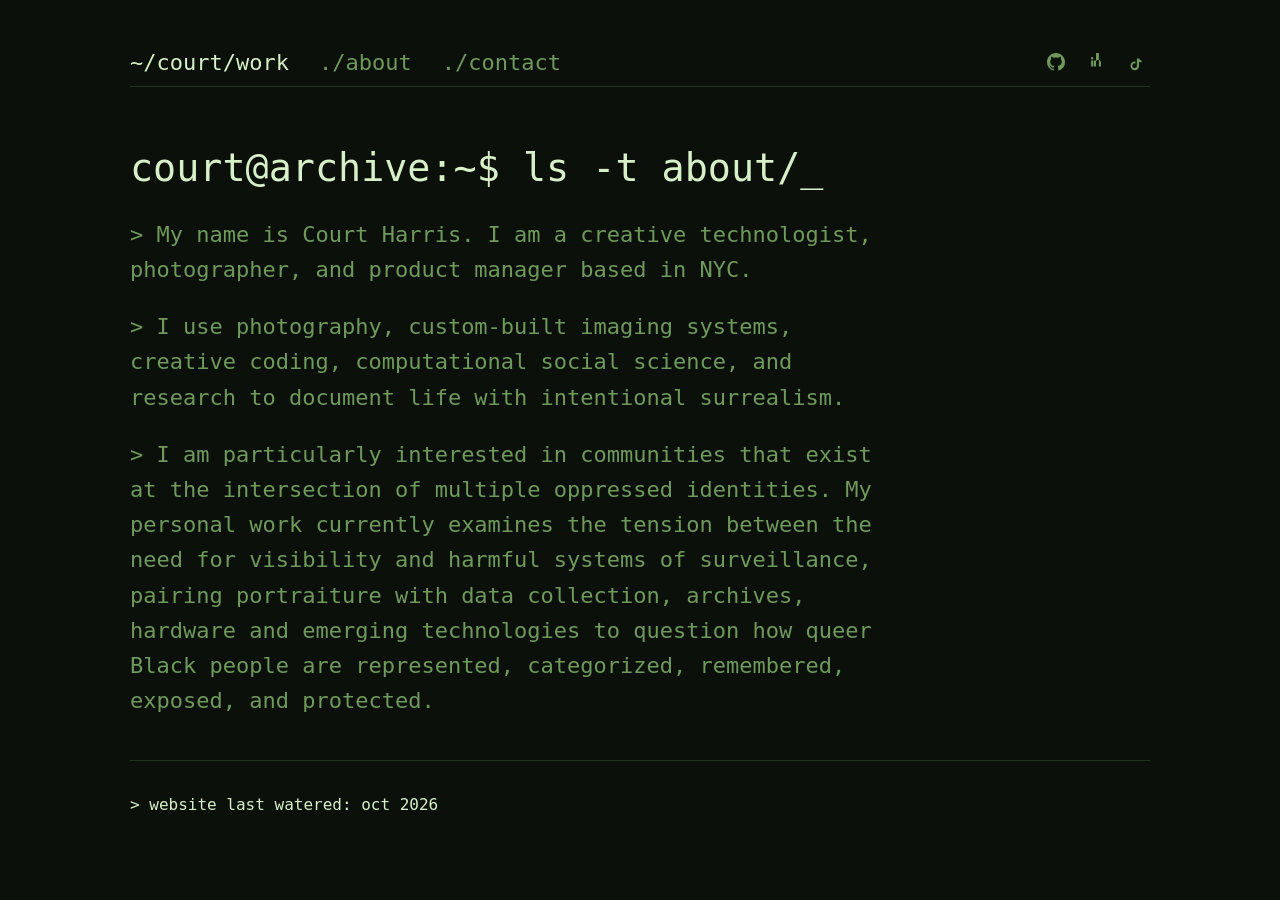
==== about.html @ 23672009 "Initial portfolio site for GitHub Pages" ====
<!doctype html>
<html lang="en">
<head>
<meta charset="utf-8">
<meta name="viewport" content="width=device-width, initial-scale=1">
<title>~/court harris / about</title>
<link rel="stylesheet" href="styles.css">
<style>
  main { margin-top: 56px; }
  .panel {
    max-width: 760px; color: var(--dim); font-size: 22px; line-height: 1.6;
  }
  .panel p { margin: 0 0 1em; }
  @media (max-width: 860px) {
    .panel { font-size: 18px; }
  }
</style>
</head>
<body>
<div class="wrap">
  <nav>
    <div class="links">
      <a href="index.html" class="home">~/court/work</a>
      <a href="about.html">./about</a>
      <a href="contact.html">./contact</a>
    </div>
    <div class="socials" aria-label="Social media links">
      <a href="https://github.com/courtschives" target="_blank" rel="noopener noreferrer" aria-label="GitHub">
        <svg viewBox="0 0 24 24" aria-hidden="true"><path d="M12 0C5.37 0 0 5.37 0 12a12 12 0 0 0 8.2 11.43c.6.11.82-.26.82-.58v-2.03c-3.34.73-4.04-1.6-4.04-1.6-.55-1.4-1.34-1.77-1.34-1.77-1.09-.75.08-.74.08-.74 1.2.09 1.84 1.24 1.84 1.24 1.08 1.85 2.82 1.32 3.5 1 .11-.78.42-1.32.76-1.62-2.66-.3-5.47-1.33-5.47-5.92 0-1.31.47-2.38 1.23-3.22-.12-.3-.53-1.53.12-3.17 0 0 1-.32 3.3 1.23a11.4 11.4 0 0 1 6 0c2.3-1.55 3.3-1.23 3.3-1.23.66 1.64.25 2.87.12 3.17.77.84 1.23 1.9 1.23 3.22 0 4.6-2.82 5.61-5.5 5.9.43.37.81 1.1.81 2.22v3.29c0 .32.22.7.83.58A12 12 0 0 0 24 12C24 5.37 18.63 0 12 0Z"/></svg>
      </a>
      <a href="https://www.linkedin.com/in/courtneyjharris/" target="_blank" rel="noopener noreferrer" aria-label="LinkedIn">
        <svg viewBox="0 0 24 24" aria-hidden="true"><path d="M6.94 8.56A1.56 1.56 0 1 1 6.94 5.44a1.56 1.56 0 0 1 0 3.12ZM5.5 9.84h2.8v8.16H5.5V9.84Zm4.36 0h2.68v1.12h.04c.38-.73 1.3-1.5 2.68-1.5 2.86 0 3.39 1.88 3.39 4.31V18h-2.8v-16.09c0-1.28-.03-2.92-1.78-2.92-1.79 0-2.06 1.39-2.06 2.83V18h-2.8V9.84Z"/></svg>
      </a>
      <a href="https://www.tiktok.com/" target="_blank" rel="noopener noreferrer" aria-label="TikTok">
        <svg viewBox="0 0 24 24" aria-hidden="true"><path d="M16.1 7.24c.56 1.4 1.75 2.42 3.2 2.83v2.57a6.19 6.19 0 0 1-3.2-1.1v5.59a5.73 5.73 0 1 1-5.73-5.73c.31 0 .62.03.92.09v2.67a3.02 3.02 0 1 0 1.9 2.79V7.24h2.91Z"/></svg>
      </a>
    </div>
  </nav>

  <main>
    <h1 class="terminal">court@archive:~$ ls -t about/<span class="cursor">_</span></h1>
    <div class="panel">
      <p>&gt; My name is Court Harris. I am a creative technologist, photographer, and product manager based in NYC.</p>
      <p>&gt; I use photography, custom-built imaging systems, creative coding, computational social science, and research to document life with intentional surrealism.</p>
      <p>&gt; 
        I am particularly interested in communities that exist at the intersection of multiple oppressed identities. 
        My personal work currently examines the tension between the need for visibility and harmful systems of surveillance, pairing portraiture with data collection, archives, hardware and emerging technologies to question how queer Black people are represented, categorized, remembered, exposed, and protected.
      </p>
    </div>
  </main>
  <footer class="site-footer">
    <p>&gt; website last watered: <span data-last-watered></span></p>
  </footer>
</div>
<script src="site.js"></script>
</body>
</html>
---- styles.css ----
:root {
  --bg: #0b100b;
  --fg: #d8f0c8;
  --dim: #6f9a5c;
  --line: #22341f;
  --line-soft: #1b281a;
  --card: #d8d2c0;
}

* { box-sizing: border-box; }

html, body {
  margin: 0;
  background: var(--bg);
  color: var(--fg);
}

body {
  font-family: "DejaVu Sans Mono", "Menlo", "Consolas", monospace;
  padding: 0 16px;
}

a {
  color: inherit;
  text-decoration: none;
}

.wrap {
  max-width: 1020px;
  margin: 0 auto;
  padding-top: 48px;
}

nav {
  display: flex;
  align-items: center;
  justify-content: space-between;
  padding-bottom: 10px;
  border-bottom: 1px solid var(--line);
  font-size: 22px;
}

nav .links {
  display: flex;
  gap: 30px;
  flex-wrap: wrap;
}

nav .links a {
  color: var(--dim);
}

nav .links a.home {
  color: var(--fg);
}

nav .links a:hover {
  color: var(--fg);
}

.socials {
  display: flex;
  align-items: center;
  gap: 12px;
  margin-left: 18px;
}

.socials a {
  display: inline-flex;
  align-items: center;
  justify-content: center;
  width: 28px;
  height: 28px;
  color: var(--dim);
  transition: color .2s ease, transform .2s ease;
}

.socials a:hover {
  color: var(--fg);
  transform: translateY(-1px);
}

.socials svg {
  width: 18px;
  height: 18px;
  display: block;
  fill: currentColor;
}

footer {
  border-top: 1px solid var(--line);
  margin-top: 42px;
  padding-top: 18px;
}

.terminal {
  display: inline-block;
  margin: 0 0 24px;
  font-weight: normal;
  font-size: clamp(28px, 3vw, 46px);
  line-height: 1.3;
  word-break: break-all;
}

.cursor {
  animation: blink 1s steps(1) infinite;
}

@keyframes blink {
  50% { opacity: 0; }
}

@media (max-width: 860px) {
  nav { font-size: 18px; }
  nav .links { gap: 18px; }
}
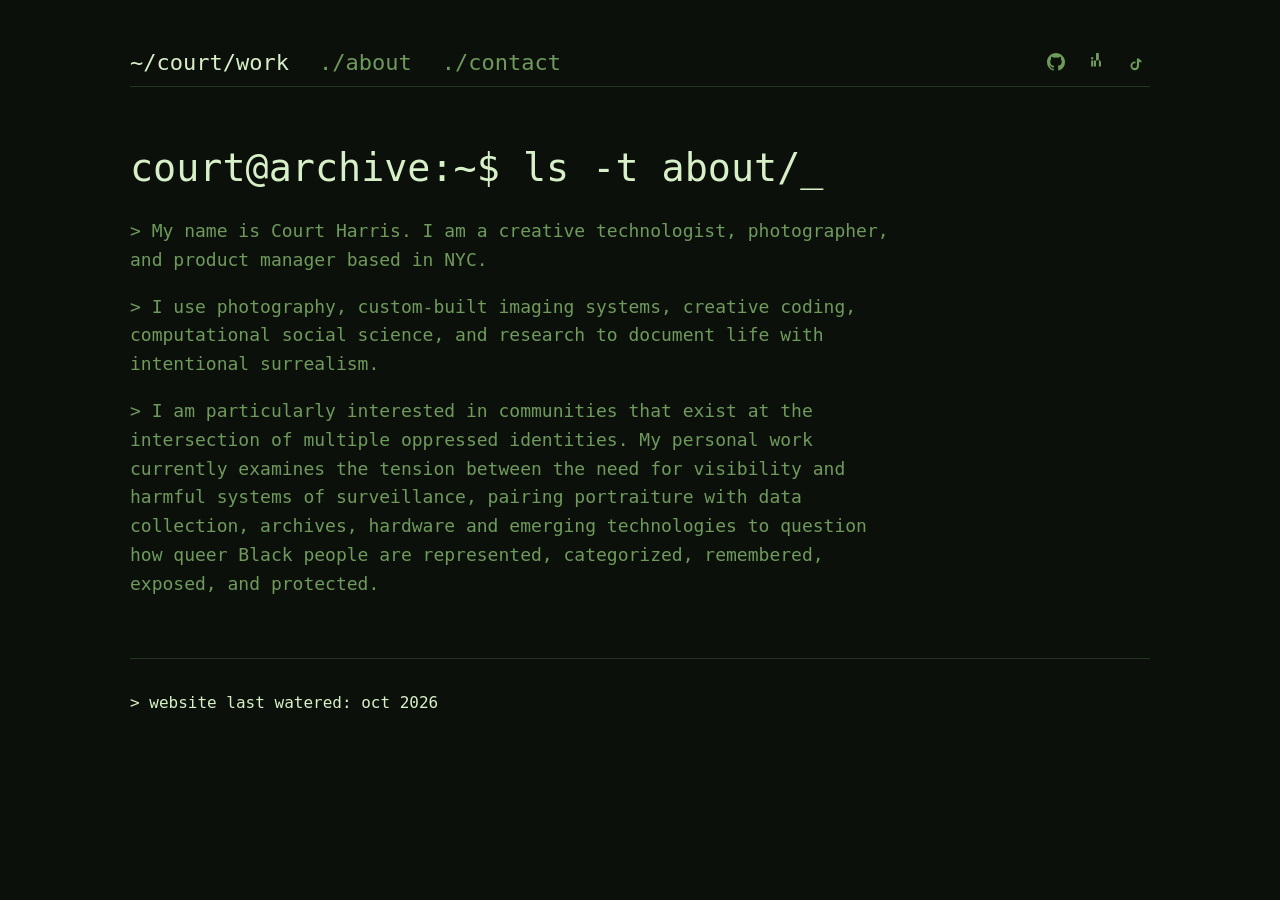
==== commit 6dd14b77: "Update portfolio site assets and content" ====
--- a/about.html
+++ b/about.html
@@ -7,12 +7,27 @@
 <link rel="stylesheet" href="styles.css">
 <style>
   main { margin-top: 56px; }
+  /* willow on the left, text on the right; the script at the bottom keeps the tree as tall as the text */
+  .about-row { display: flex; gap: 40px; align-items: flex-start; padding-bottom: 18px; }
+  .willow { flex: none; width: 400px; aspect-ratio: 1; }
+  .willow[hidden] { display: none; }
+  /* black background drops out against the page via screen blend */
+  .willow video {
+    display: block; width: 100%; height: 100%;
+    mix-blend-mode: screen;
+  }
   .panel {
-    max-width: 760px; color: var(--dim); font-size: 22px; line-height: 1.6;
+    flex: 1; min-width: 0;
+    max-width: 760px; color: var(--dim); font-size: 18px; line-height: 1.6;
   }
   .panel p { margin: 0 0 1em; }
+  .panel p:last-child { margin-bottom: 0; }
+  /* no stacking: when the tree can't sit beside the text it isn't shown at all */
   @media (max-width: 860px) {
-    .panel { font-size: 18px; }
+    .willow { display: none; }
+  }
+  @media (max-width: 600px) {
+    .panel { font-size: 16px; }
   }
 </style>
 </head>
@@ -39,6 +54,11 @@
 
   <main>
     <h1 class="terminal">court@archive:~$ ls -t about/<span class="cursor">_</span></h1>
+    <div class="about-row">
+    <div class="willow" aria-hidden="true">
+      <video data-src="work/assets/willow.mp4" data-poster="work/assets/willow-poster.jpg" muted loop playsinline preload="auto"></video>
+    </div>
+
     <div class="panel">
       <p>&gt; My name is Court Harris. I am a creative technologist, photographer, and product manager based in NYC.</p>
       <p>&gt; I use photography, custom-built imaging systems, creative coding, computational social science, and research to document life with intentional surrealism.</p>
@@ -47,11 +67,49 @@
         My personal work currently examines the tension between the need for visibility and harmful systems of surveillance, pairing portraiture with data collection, archives, hardware and emerging technologies to question how queer Black people are represented, categorized, remembered, exposed, and protected.
       </p>
     </div>
+    </div>
   </main>
   <footer class="site-footer">
     <p>&gt; website last watered: <span data-last-watered></span></p>
   </footer>
 </div>
+<script>
+  // Willow: sits beside the text, square and exactly as tall as it. If there
+  // isn't room for that, it's hidden (and never downloaded) instead of stacking.
+  const willowBox = document.querySelector('.willow');
+  const willow = willowBox.querySelector('video');
+  const panel = document.querySelector('.about-row .panel');
+  const wide = matchMedia('(min-width: 861px)');
+  const reduceMotion = matchMedia('(prefers-reduced-motion: reduce)').matches;
+  const MIN_TEXT_WIDTH = 440; // narrower than this and the text gets too cramped
+
+  function loadWillow() {
+    if (willow.src) return;
+    willow.poster = willow.dataset.poster;
+    willow.src = willow.dataset.src;
+    if (!reduceMotion) willow.play().catch(() => {});
+  }
+
+  function fitWillow() {
+    if (!wide.matches) { willowBox.hidden = true; return; }
+    willowBox.hidden = false;
+    // Widening the tree narrows the text (making it taller), so settle over a few passes.
+    let settled = false;
+    for (let i = 0; i < 8; i++) {
+      const h = Math.round(panel.getBoundingClientRect().height);
+      if (Math.abs(h - willowBox.offsetWidth) < 2) { settled = true; break; }
+      willowBox.style.width = h + 'px';
+    }
+    if (!settled || panel.getBoundingClientRect().width < MIN_TEXT_WIDTH) {
+      willowBox.hidden = true;
+      return;
+    }
+    loadWillow();
+  }
+  fitWillow();
+  addEventListener('resize', fitWillow);
+  document.fonts?.ready.then(fitWillow);
+</script>
 <script src="site.js"></script>
 </body>
 </html>
--- a/styles.css
+++ b/styles.css
@@ -114,3 +114,21 @@
   nav { font-size: 18px; }
   nav .links { gap: 18px; }
 }
+
+/* Phones: stack the nav, shrink the type, tighten spacing. */
+@media (max-width: 600px) {
+  body { overflow-wrap: break-word; }
+  .wrap { padding-top: 24px; }
+  nav {
+    flex-direction: column;
+    align-items: flex-start;
+    gap: 10px;
+    font-size: 16px;
+  }
+  nav .links { gap: 6px 18px; }
+  .socials { margin-left: -6px; }
+  .socials a { width: 36px; height: 36px; }
+  main { margin-top: 32px; }
+  .terminal { font-size: 22px; margin-bottom: 16px; }
+  footer { margin-top: 32px; font-size: 14px; }
+}
